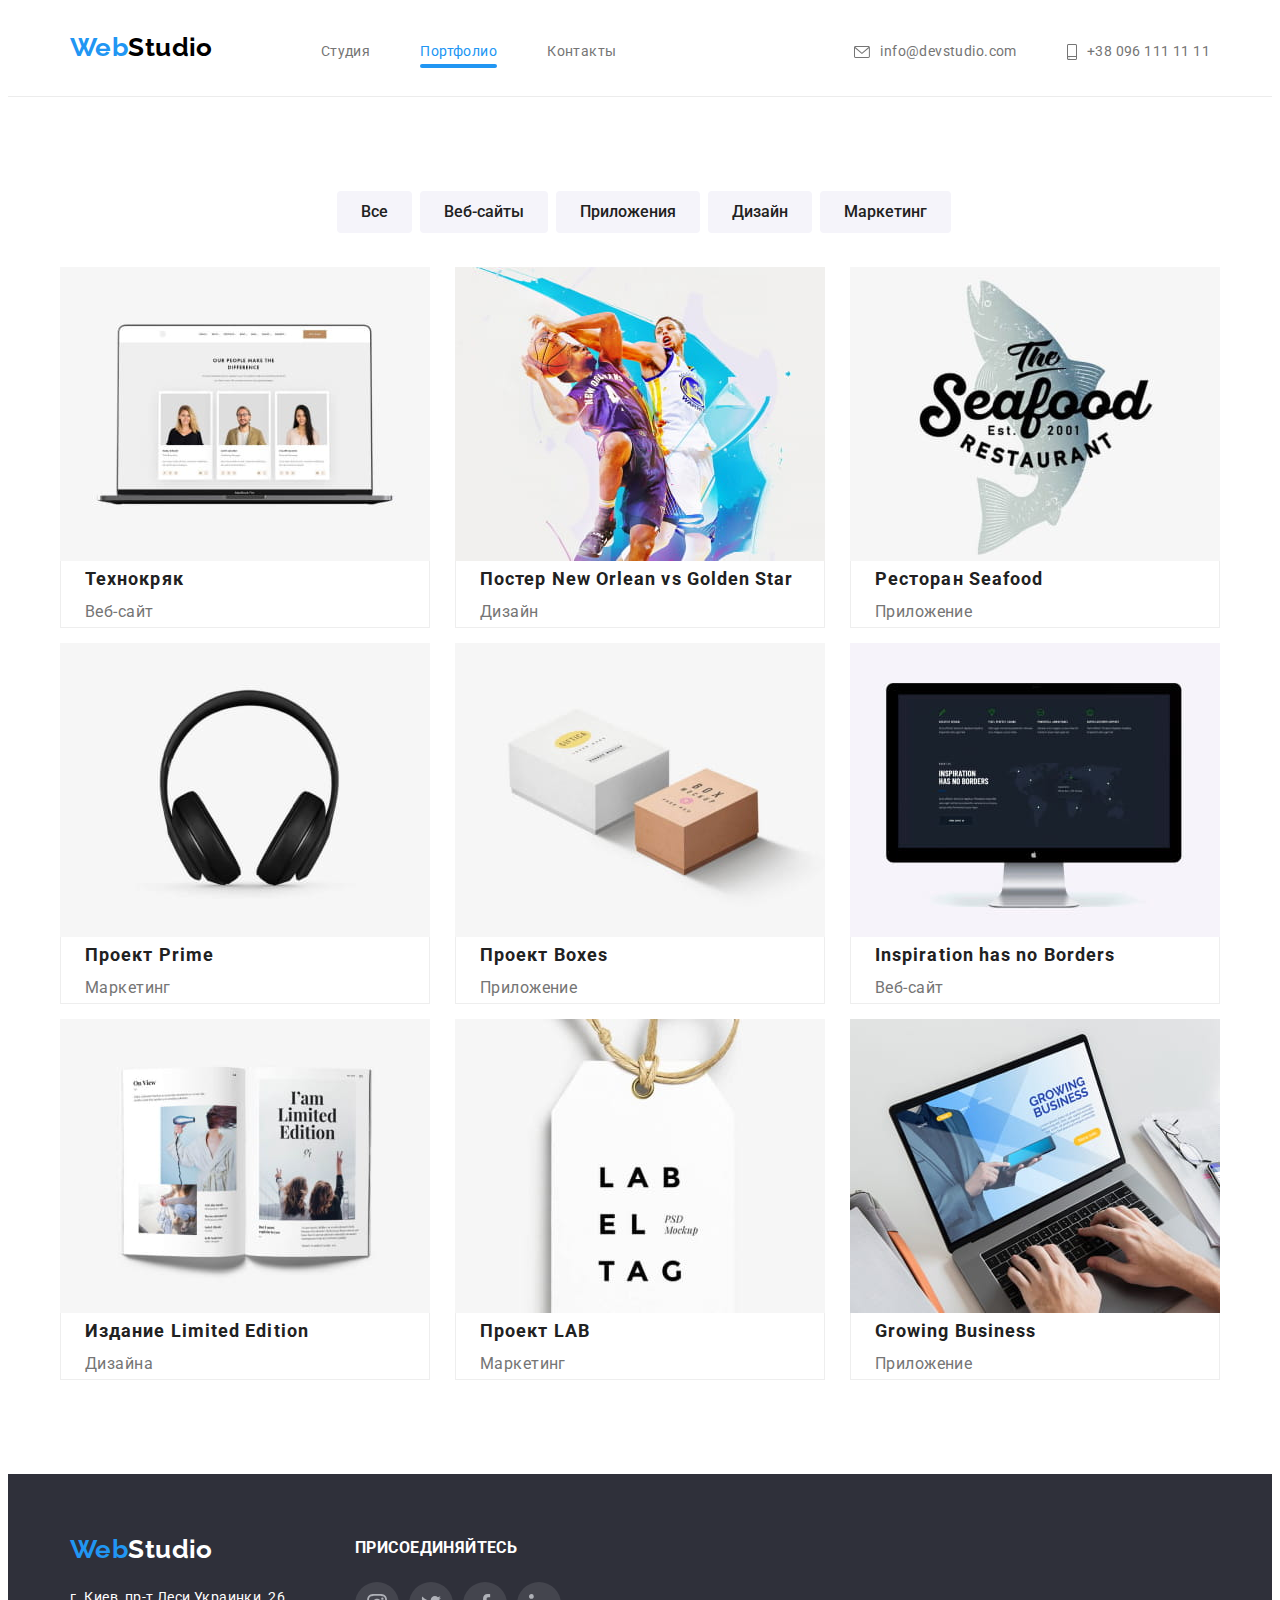
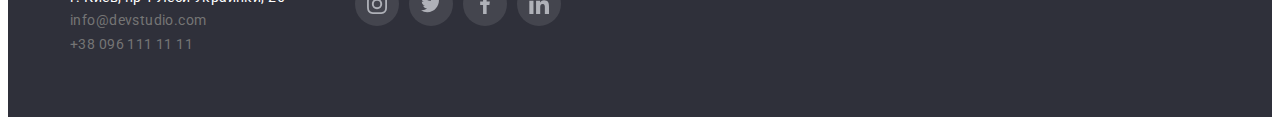
==== portfolio.html @ af528617 "Добавляет модальное окно, описание на карточках галереи без анимации" ====
<!DOCTYPE html>
<html lang="ru">
  <head>
    <meta charset="UTF-8" />
    <meta http-equiv="X-UA-Compatible" content="IE=edge" />
    <meta name="viewport" content="width=device-width, initial-scale=1.0" />
    <title>Портфолио компании WebStudio</title>
    <link rel="preconnect" href="https://fonts.gstatic.com" />
    <link
      href="https://fonts.googleapis.com/css2?family=Raleway:wght@700&family=Roboto:wght@400;500;700;900&display=swap"
      rel="stylesheet"
    />
    <link
      rel="stylesheet"
      href="https://cdnjs.cloudflare.com/ajax/libs/modern-normalize/1.0.0/modern-normalize.min.css"
      integrity="sha512-ISS7cAi1PEhQ8jnbJpJZMd29NlhNj4AWYyLOSp2CE/CsHxTCu+r+t0D2yoJudVrd0/8fTVPUVDzY5Tvli75u/g=="
      crossorigin="anonymous"
    />
    <link rel="stylesheet" href="./css/styles.css" />
  </head>
  <body>
    <!-- Нэдер -->
    <header class="page-header">
      <div class="container header-pos">
        <!-- Главная навигация -->
        <nav class="main-nav">
          <!-- Лого в хэдере -->
          <a class="link logo" href="./">
            <span class="logo-left">Web</span
            ><span class="logo-right-header">Studio</span>
          </a>

          <ul class="list main-nav">
            <li class="nav-item">
              <a class="link" href="./">Студия</a>
            </li>
            <li class="nav-item">
              <a class="link current" href="./portfolio.html">Портфолио</a>
            </li>
            <li class="nav-item"><a class="link" href="">Контакты</a></li>
          </ul>
        </nav>
        <!-- Контакты -->
        <ul class="list header-contacts-list">
          <li class="contacts-item">
            <a class="link contacts-link" href="mailto:info@devstudio.com">
              <svg class="icon" width="16px" height="12px">
                <use href="./images/sprite.svg#icon-envelope"></use>
              </svg>
              info@devstudio.com
            </a>
          </li>
          <li class="contacts-item">
            <a class="link contacts-link" href="tel:+380961111111">
              <svg class="icon" width="10px" height="16px">
                <use href="./images/sprite.svg#icon-smartphone"></use>
              </svg>
              +38 096 111 11 11
            </a>
          </li>
        </ul>
      </div>
    </header>

    <main>
      <!-- Фильтр галереи работ-->
      <div class="container">
        <ul class="list btn-collection">
          <li><button class="button" type="button">Все</button></li>
          <li><button class="button" type="button">Веб-сайты</button></li>
          <li><button class="button" type="button">Приложения</button></li>
          <li><button class="button" type="button">Дизайн</button></li>
          <li><button class="button" type="button">Маркетинг</button></li>
        </ul>
      </div>

      <!-- Галерея робот -->
      <div class="container">
        <ul class="list galery-list">
          <li class="galery-item">
            <div class="galery-item-description">
              <p>
                Технокряк это современная площадка распространения коронавируса.
                Компании используют эту платформу для цифрового шпионажа и атак
                на защищённые сервера конкурентов.
              </p>
            </div>
            <a class="link galery-link" href="">
              <img
                src="./images/portfolio/img.jpg"
                width="370"
                alt="Пример сайта Технокряк"
              />
              <div class="frame-portfolio-card">
                <p class="caption-card">Технокряк</p>
                <p class="desc-card">Веб-сайт</p>
              </div>
            </a>
          </li>
          <li class="galery-item">
            <div class="galery-item-description">
              <p>
                Технокряк это современная площадка распространения коронавируса.
                Компании используют эту платформу для цифрового шпионажа и атак
                на защищённые сервера конкурентов.
              </p>
            </div>
            <a class="link galery-link" href="">
              <img
                src="./images/portfolio/img-1.jpg"
                width="370"
                alt="Пример дизайна постера New Orlean vs Golden Star"
              />
              <div class="frame-portfolio-card">
                <p class="caption-card">Постер New Orlean vs Golden Star</p>
                <p class="desc-card">Дизайн</p>
              </div>
            </a>
          </li>
          <li class="galery-item">
            <div class="galery-item-description">
              <p>
                Технокряк это современная площадка распространения коронавируса.
                Компании используют эту платформу для цифрового шпионажа и атак
                на защищённые сервера конкурентов.
              </p>
            </div>
            <a class="link galery-link" href="">
              <img
                src="./images/portfolio/img-2.jpg"
                width="370"
                alt="Пример приложения Ресторан Seafood"
              />
              <div class="frame-portfolio-card">
                <p class="caption-card">Ресторан Seafood</p>
                <p class="desc-card">Приложение</p>
              </div>
            </a>
          </li>
          <li class="galery-item">
            <div class="galery-item-description">
              <p>
                Технокряк это современная площадка распространения коронавируса.
                Компании используют эту платформу для цифрового шпионажа и атак
                на защищённые сервера конкурентов.
              </p>
            </div>
            <a class="link galery-link" href="">
              <img
                src="./images/portfolio/img-3.jpg"
                width="370"
                alt="Пример маркетинг проекта Prime"
              />
              <div class="frame-portfolio-card">
                <p class="caption-card">Проект Prime</p>
                <p class="desc-card">Маркетинг</p>
              </div>
            </a>
          </li>
          <li class="galery-item">
            <div class="galery-item-description">
              <p>
                Технокряк это современная площадка распространения коронавируса.
                Компании используют эту платформу для цифрового шпионажа и атак
                на защищённые сервера конкурентов.
              </p>
            </div>
            <a class="link galery-link" href="">
              <img
                src="./images/portfolio/img-4.jpg"
                width="370"
                alt="Пример приложения Boxes"
              />
              <div class="frame-portfolio-card">
                <p class="caption-card">Проект Boxes</p>
                <p class="desc-card">Приложение</p>
              </div>
            </a>
          </li>
          <li class="galery-item">
            <div class="galery-item-description">
              <p>
                Технокряк это современная площадка распространения коронавируса.
                Компании используют эту платформу для цифрового шпионажа и атак
                на защищённые сервера конкурентов.
              </p>
            </div>
            <a class="link galery-link" href="">
              <img
                src="./images/portfolio/img-5.jpg"
                width="370"
                alt=" Пример сайта Inspiration has no Borders"
              />
              <div class="frame-portfolio-card">
                <p class="caption-card">Inspiration has no Borders</p>
                <p class="desc-card">Веб-сайт</p>
              </div>
            </a>
          </li>
          <li class="galery-item">
            <div class="galery-item-description">
              <p>
                Технокряк это современная площадка распространения коронавируса.
                Компании используют эту платформу для цифрового шпионажа и атак
                на защищённые сервера конкурентов.
              </p>
            </div>
            <a class="link galery-link" href="">
              <img
                src="./images/portfolio/img-6.jpg"
                width="370"
                alt="Пример дизайна Издание Limited Edition"
              />
              <div class="frame-portfolio-card">
                <p class="caption-card">Издание Limited Edition</p>
                <p class="desc-card">Дизайна</p>
              </div>
            </a>
          </li>
          <li class="galery-item">
            <div class="galery-item-description">
              <p>
                Технокряк это современная площадка распространения коронавируса.
                Компании используют эту платформу для цифрового шпионажа и атак
                на защищённые сервера конкурентов.
              </p>
            </div>
            <a class="link galery-link" href="">
              <img
                src="./images/portfolio/img-7.jpg"
                width="370"
                alt="Пример маркетингового проекта LAB"
              />
              <div class="frame-portfolio-card">
                <p class="caption-card">Проект LAB</p>
                <p class="desc-card">Маркетинг</p>
              </div>
            </a>
          </li>
          <li class="galery-item">
            <div class="galery-item-description">
              <p>
                Технокряк это современная площадка распространения коронавируса.
                Компании используют эту платформу для цифрового шпионажа и атак
                на защищённые сервера конкурентов.
              </p>
            </div>
            <a class="link galery-link" href="">
              <img
                src="./images/portfolio/img-8.jpg"
                width="370"
                alt="Пример приложения Growing Business"
              />
              <div class="frame-portfolio-card">
                <p class="caption-card">Growing Business</p>
                <p class="desc-card">Приложение</p>
              </div>
            </a>
          </li>
        </ul>
      </div>
    </main>

    <!-- Футер -->
    <footer class="section page-footer">
      <div class="container footer-content">
        <!-- Лого в футере -->
        <div class="footer-contacts">
          <div class="footer-logo">
            <a class="link logo" href="./">
              <span class="logo-left">Web</span
              ><span class="logo-right-footer">Studio</span>
            </a>
          </div>

          <!-- Контактные данные компании -->
          <address class="address">
            <p>г. Киев, пр-т Леси Украинки, 26</p>
            <ul class="list">
              <li>
                <a class="link" href="mailto:info@devstudio.com"
                  >info@devstudio.com</a
                >
              </li>
              <li>
                <a class="link" href="tel:+380961111111">+38 096 111 11 11</a>
              </li>
            </ul>
          </address>
        </div>

        <!-- Присоединяйтесь -->
        <div class="footer-social-icons">
          <h3 class="footer-social-title">Присоединяйтесь</h3>
          <ul class="list footer-social-icon-list">
            <li class="footer-social-icon-item">
              <a
                href=""
                class="footer-social-icon-link"
                target="_blank"
                rel="noopener noreferrer"
              >
                <svg class="icon">
                  <use href="./images/sprite.svg#icon-instagram"></use>
                </svg>
              </a>
            </li>
            <li class="footer-social-icon-item">
              <a
                href=""
                class="footer-social-icon-link"
                target="_blank"
                rel="noopener noreferrer"
              >
                <svg class="icon">
                  <use href="./images/sprite.svg#icon-twitter"></use>
                </svg>
              </a>
            </li>
            <li class="footer-social-icon-item">
              <a
                href=""
                class="footer-social-icon-link"
                target="_blank"
                rel="noopener noreferrer"
              >
                <svg class="icon">
                  <use href="./images/sprite.svg#icon-facebook"></use>
                </svg>
              </a>
            </li>
            <li class="footer-social-icon-item">
              <a
                href=""
                class="footer-social-icon-link"
                target="_blank"
                rel="noopener noreferrer"
              >
                <svg class="icon">
                  <use href="./images/sprite.svg#icon-linkedin"></use>
                </svg>
              </a>
            </li>
          </ul>
        </div>
      </div>
    </footer>
    <script src="./js/modal.js"></script>
  </body>
</html>
---- css/styles.css ----
/* font-family: 'Raleway', sans-serif;
font-family: 'Roboto', sans-serif; */

:root {
  --text-color-main: #757575;
  --title-text-color-light: #ffffff;
  --title-text-color-dark: #212121;

  --bg-color-main: #ffffff;
  --bg-color-light: #f5f4fa;
  --bg-color-dark: #2f303a;

  --logo-right-header: #000000;
  --logo-right-footer: #ffffff;
  --accent-color: #2196f3;
  --frame-color: #eeeeee;
  --border-bottom-color: #ececec;

  --icon-color-light: #afb1b8;

  --logo-font: 'Raleway', sans-serif;
  --main-font: 'Roboto', sans-serif;
}

html {
  box-sizing: border-box;
}
*,
*::after,
*::before {
  box-sizing: inherit;
}

body {
  font-family: var(--main-font);
  font-size: 14px;
  line-height: 1.71;
  letter-spacing: 0.03em;
  color: var(--text-color-main);
}

h1,
h2,
h3,
h4,
h5,
h6,
p {
  margin-top: 0;
  margin-bottom: 0;
}

img {
  display: block;
  max-width: 100%;
  height: auto;
  margin-left: auto;
  margin-right: auto;
}

/* Утилитарные классы */
.link {
  text-decoration: none;
  color: inherit;
}

.list {
  list-style: none;
  padding-left: 0;
  margin: 0;
}

.address {
  font-style: normal;
}

.container {
  width: 1170px;
  margin-left: auto;
  margin-right: auto;
}

.btn-collection {
  display: flex;
  flex-direction: row;
  justify-content: center;
  padding-top: 94px;
  padding-bottom: 34px;
}

.button {
  display: inline-block;
  margin-left: 8px;
  padding-top: 6px;
  padding-right: 22px;
  padding-bottom: 6px;
  padding-left: 22px;
  border-radius: 4px;
  border-color: transparent;

  font-family: inherit;
  font-weight: 500;
  font-size: 16px;
  line-height: 1.62;
  text-align: center;
  cursor: pointer;
  background-color: var(--bg-color-light);
  color: var(--title-text-color-dark);
}

.button:hover,
.button:focus {
  background-color: var(--accent-color);
  color: var(--title-text-color-light);
  border-color: var(--accent-color);
}

.link:hover,
.link:focus {
  color: var(--accent-color);
  cursor: pointer;
}

.logo {
  font-family: var(--logo-font);
  font-weight: 700;
  font-size: 26px;
  line-height: 1.19;
}

.logo-left {
  color: var(--accent-color);
}

.logo-right-header {
  color: var(--logo-right-header);
}

.logo-right-footer {
  color: var(--logo-right-footer);
}

/* герой */

.heroe-section {
  margin-bottom: 94px;
  padding-bottom: 200px;
  text-align: center;
}

.overlay-heroe {
  height: 600px;
  max-width: 1600px;
  margin-left: auto;
  margin-right: auto;

  background-image: linear-gradient(
      to right,
      rgba(47, 48, 58, 0.4),
      rgba(47, 48, 58, 0.4)
    ),
    url('../images/heroe-img.jpg');
  background-color: var(--bg-color-dark);

  background-position: center;
  background-repeat: no-repeat;
  background-size: cover;
}

.title-heroe {
  padding-top: 200px;
  padding-bottom: 30px;

  font-weight: 900;
  font-size: 44px;
  line-height: 1.36;
  letter-spacing: 0.06em;
  text-align: center;
  text-transform: uppercase;
  color: var(--title-text-color-light);
}

.btn-heroe {
  min-width: 200px;
  padding: 10px 32px;
  border-radius: 4px;
  border-color: transparent;

  font-weight: 700;
  font-size: 16px;
  line-height: 1.87;
  letter-spacing: 0.06em;
  color: var(--title-text-color-light);
  background-color: var(--accent-color);
}

.title-section {
  padding-bottom: 10px;
  margin-left: 15x;

  font-weight: 700;
  font-size: 14px;
  line-height: 1.14;
  text-transform: uppercase;
  color: var(--title-text-color-dark);
}

.text-section {
  font-size: 14px;
  line-height: 1.71;
}

.title-page {
  /* padding-top: 94px; */
  padding-bottom: 50px;
  font-weight: 700;
  font-size: 36px;
  line-height: 1.16;
  text-align: center;
  color: var(--title-text-color-dark);
}

.grey-bg {
  background-color: var(--bg-color-light);
  padding-top: 94px;
}

.title-card {
  padding-top: 30px;
  padding-bottom: 10px;
  font-weight: 500;
  font-size: 16px;
  line-height: 1.19;
  text-align: center;
  color: var(--title-text-color-dark);
  background-color: var(--bg-color-main);
}

.text-card {
  padding-bottom: 30px;
  font-size: 16px;
  line-height: 1.19;
  text-align: center;
  background-color: var(--bg-color-main);
}

/* Галерея портфолио */
.caption-card {
  padding-left: 24px;
  font-weight: 700;
  font-size: 18px;
  line-height: 2;
  letter-spacing: 0.06em;
  color: var(--title-text-color-dark);
}

.desc-card {
  padding-left: 24px;
  font-size: 16px;
  line-height: 1.87;
}

.page-header {
  background-color: var(--bg-color-main);
  border-bottom: 1px solid var(--border-bottom-color);
}

.header-pos {
  display: flex;
  flex-direction: row;
  justify-content: space-between;
  align-items: center;
}

.main-nav {
  display: flex;
  flex-direction: row;
  padding-left: 15px;
  align-items: center;
}

.nav-item {
  padding-left: 50px;
  padding-top: 32px;
  padding-bottom: 32px;
}

.nav-item:first-child {
  padding-left: 93px;
}

.current {
  position: relative;
  color: var(--accent-color);
}

.current::after {
  content: '';
  display: block;
  position: absolute;
  width: 100%;
  height: 4px;
  border-radius: 4px;
  background-color: var(--accent-color);
}

.header-contacts-list {
  display: inline-flex;
  flex-direction: row;
  margin-left: auto;
  padding-right: 15px;
}

.contacts-item {
  padding-left: 50px;
}

.contacts-link {
  display: flex;
  align-items: center;
}
.contacts-link .icon {
  fill: var(--text-color-main);
  margin-right: 10px;
}

.contacts-link:hover .icon,
.contacts-link:focus .icon {
  fill: var(--accent-color);
}

/* Наши ценности */
.values-list {
  display: flex;
  padding-top: 94px;
}

.values-item {
  padding-bottom: 94px;
  border-radius: 4px;
}

.values-item::before {
  content: '';
  display: inline-flex;
  box-sizing: border-box;
  justify-content: space-around;
  margin-bottom: 30px;
  margin-right: 30px;
  width: 270px;
  height: 120px;
  border-radius: 4px;

  background-repeat: no-repeat;
  background-position: center;

  background-color: #f5f5f5;
}

.antenn-icon::before {
  background-image: url(../images/antenna-icon.svg);
}

.clock-icon::before {
  background-image: url(../images/clock-icon.svg);
}

.diagram-icon::before {
  background-image: url(../images/diagram-icon.svg);
}

.astronaut-icon::before {
  background-image: url(../images/astronaut-icon.svg);
}

.values-descr {
  display: inline-flex;
  width: 270px;
  padding-right: 0;
}

/* Наша деятельность */
.activity-list {
  display: flex;
  flex-direction: row;
  justify-content: space-between;
  padding-bottom: 94px;
  padding-left: 15px;
  padding-right: 15px;
}

.activity-card {
  position: relative;
}

.label-activity-card {
  position: absolute;
  bottom: 0;
  width: 100%;

  padding-top: 27px;
  padding-right: 82px;
  padding-bottom: 27px;
  padding-left: 83px;

  font-weight: 700;
  font-size: 14px;
  line-height: 1.14;
  text-transform: uppercase;
  color: var(--title-text-color-light);
  text-align: center;
  text-transform: uppercase;

  background-color: rgba(47, 48, 58, 0.8);
  /* background-color: yellow; */
  /* color: red; */
}

/* Наша команда */
.team-card {
  box-shadow: 0px 1px 3px rgba(0, 0, 0, 0.12), 0px 1px 1px rgba(0, 0, 0, 0.14),
    0px 2px 1px rgba(0, 0, 0, 0.2);
  border: solid 1px transparent;
  border-bottom-left-radius: 4px;
  border-bottom-right-radius: 4px;
}

.page-team {
  background-color: var(--bg-color-light);
}

.team-list {
  display: flex;
  flex-direction: row;
  justify-content: space-between;
  padding-bottom: 94px;
  padding-left: 15px;
  padding-right: 15px;

  background-color: var(--bg-color-light);
}

.team-item {
  display: block;
  /* border: solid 5px red; */
  border-radius: 50px;
}

.footer {
  padding-top: 60px;
}

.page-footer {
  background-color: var(--bg-color-dark);
}

.address > p {
  color: #ffffff;
}

.footer-content {
  display: flex;
  justify-content: flex-start;
  align-items: center;
}

.footer-contacts {
  padding-left: 15px;
  padding-top: 60px;
  padding-bottom: 60px;
  background-color: var(--bg-color-dark);
}

.footer-social-icons {
  display: flex;
  flex-direction: column;
  align-items: flex-start;
  margin-left: 70px;
}

.footer-social-title {
  color: #ffffff;
  text-transform: uppercase;
  margin-bottom: 20px;
}

.footer-logo {
  margin-bottom: 20px;
}
.logo {
  margin-bottom: 10px;
}
/* Галерея работ */
.galery-list {
  display: flex;
  flex-direction: row;
  flex-wrap: wrap;
  justify-content: space-around;
  padding-bottom: 94px;
}

.galery-item {
  position: relative;
  margin-right: 15px;
  margin-top: 15px;
}

.galery-item:hover,
.galery-item:focus {
  box-shadow: 0px 1px 1px rgba(0, 0, 0, 0.12), 0px 4px 4px rgba(0, 0, 0, 0.06),
    1px 4px 6px rgba(0, 0, 0, 0.16);
}

.galery-item-description {
  position: absolute;

  width: 370px;
  height: 294px;
  padding: 63px 24px;

  color: var(--title-text-color-light);
  background-color: rgba(33, 150, 243, 0.9);

  font-size: 18px;
  line-height: 1.55;

  opacity: 0;
}

.galery-item:hover .galery-item-description {
  opacity: 1;
}
.frame-portfolio-card {
  border-left: 1px solid var(--frame-color);
  border-right: 1px solid var(--frame-color);
  border-bottom: 1px solid var(--frame-color);
}

.galery-item:nth-child(-n + 3) {
  margin-top: 0;
}

.galery-item:nth-child(3n + 3) {
  margin-right: 0;
}

.clients-title {
  padding-top: 94px;
}

.social-icon-list {
  display: flex;
  justify-content: center;
  background-color: #ffffff;
  padding-bottom: 30px;
}

.social-icon-item + .social-icon-item {
  margin-left: 10px;
}

.social-icon-list .icon {
  width: 20px;
  height: 20px;
  fill: var(--icon-color-light);
}

.social-icon-link:hover .icon,
.social-icon-link:focus .icon {
  fill: var(--title-text-color-light);
}

.social-icon-link:hover,
.social-icon-link:focus {
  background-color: var(--accent-color);
}

.social-icon-link {
  display: flex;
  justify-content: center;
  align-items: center;
  width: 44px;
  height: 44px;
  background-color: var(--bg-color-main);
  border-radius: 50%;
}

.customers-list {
  display: flex;
  flex-direction: row;
  justify-content: space-between;
  align-items: center;
  padding-bottom: 94px;
}

.company-icon-link {
  display: flex;
  justify-content: center;
  align-items: center;
  width: 170px;
  height: 90px;
  /* background-color: var(--bg-color-main); */
  border: 1px solid var(--icon-color-light);
  border-radius: 4px;
}

.company-icon-link .icon {
  fill: var(--icon-color-light);
}

.company-icon-link:hover .icon,
.company-icon-link:focus .icon {
  fill: var(--accent-color);
  border-color: var(--accent-color);
}

.company-icon-link:hover,
.company-icon-link:focus {
  border-color: var(--accent-color);
}

.footer-social-icon-list {
  display: flex;
  justify-content: center;
  background-color: inherit;
  padding-bottom: 30px;
}

.footer-social-icon-item + .footer-social-icon-item {
  margin-left: 10px;
}

.footer-social-icon-list .icon {
  width: 20px;
  height: 20px;
  fill: var(--icon-color-light);
}

.footer-social-icon-link:hover .icon,
.footer-social-icon-link:focus .icon {
  fill: var(--title-text-color-light);
}

.footer-social-icon-link:hover,
.footer-social-icon-link:focus {
  background-color: var(--accent-color);
}

.footer-social-icon-link {
  display: flex;
  justify-content: center;
  align-items: center;
  width: 44px;
  height: 44px;
  background-color: rgba(255, 255, 255, 0.1);
  border-radius: 50%;
}

/* Модальное окно заказать услугу */
.backdrop {
  /* position: relative; */
  position: fixed;
  top: 0;
  left: 0;
  width: 100%;
  height: 100%;
  background-color: rgba(0, 0, 0, 0.2);
}

.backdrop.is-hidden {
  opacity: 0;
  pointer-events: none;
}

.modal {
  position: absolute;
  /* display: block; */
  top: 50%;
  left: 50%;
  transform: translate(-50%, -50%);
  width: 528px;
  height: 581px;
  border-radius: 4px;
  background-color: #fff;
}

.btn-close-modal {
  position: absolute;
  top: 8px;
  right: 8px;
  width: 30px;
  height: 30px;

  /* background: red; */
  border: 1px solid rgba(0, 0, 0, 0.1);
  background-color: #fff;
  border-radius: 50%;
}

/* .cross {
  position: absolute;
  top: 8px;
  right: 8px;
} */
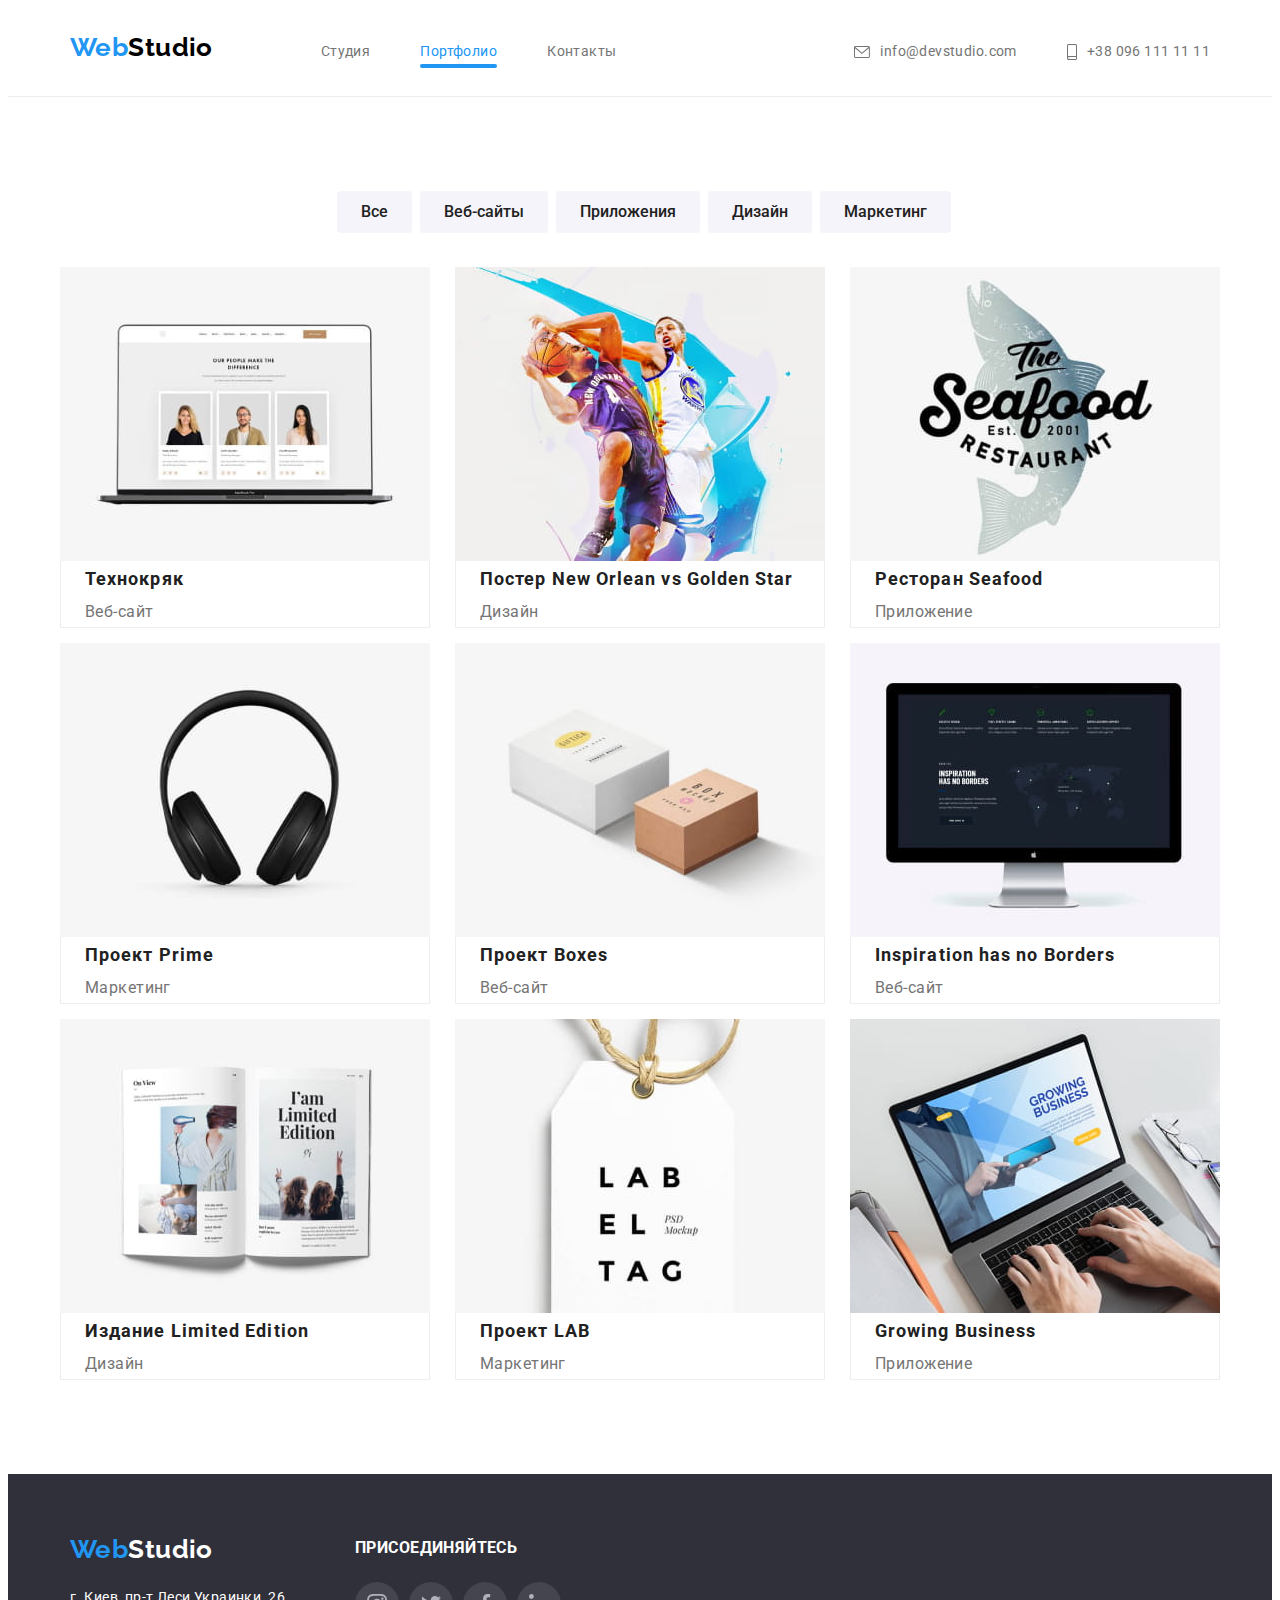
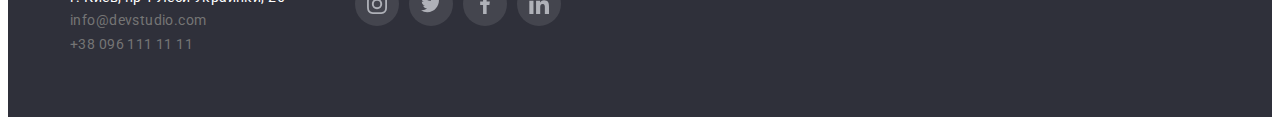
==== commit a4252d2b: "Плавные переходы и модальное окно" ====
--- a/portfolio.html
+++ b/portfolio.html
@@ -78,19 +78,21 @@
       <div class="container">
         <ul class="list galery-list">
           <li class="galery-item">
-            <div class="galery-item-description">
-              <p>
-                Технокряк это современная площадка распространения коронавируса.
-                Компании используют эту платформу для цифрового шпионажа и атак
-                на защищённые сервера конкурентов.
-              </p>
-            </div>
-            <a class="link galery-link" href="">
-              <img
-                src="./images/portfolio/img.jpg"
-                width="370"
-                alt="Пример сайта Технокряк"
-              />
+            <a class="link galery-link" href="">
+              <div class="galery-overflow">
+                <img
+                  src="./images/portfolio/img.jpg"
+                  width="370"
+                  alt="Пример сайта"
+                />
+                <div class="galery-item-description">
+                  <p>
+                    Технокряк это современная площадка распространения
+                    коронавируса. Компании используют эту платформу для
+                    цифрового шпионажа и атак на защищённые сервера конкурентов.
+                  </p>
+                </div>
+              </div>
               <div class="frame-portfolio-card">
                 <p class="caption-card">Технокряк</p>
                 <p class="desc-card">Веб-сайт</p>
@@ -98,19 +100,21 @@
             </a>
           </li>
           <li class="galery-item">
-            <div class="galery-item-description">
-              <p>
-                Технокряк это современная площадка распространения коронавируса.
-                Компании используют эту платформу для цифрового шпионажа и атак
-                на защищённые сервера конкурентов.
-              </p>
-            </div>
-            <a class="link galery-link" href="">
-              <img
-                src="./images/portfolio/img-1.jpg"
-                width="370"
-                alt="Пример дизайна постера New Orlean vs Golden Star"
-              />
+            <a class="link galery-link" href="">
+              <div class="galery-overflow">
+                <img
+                  src="./images/portfolio/img-1.jpg"
+                  width="370"
+                  alt="Пример дизайна постера"
+                />
+                <div class="galery-item-description">
+                  <p>
+                    Технокряк это современная площадка распространения
+                    коронавируса. Компании используют эту платформу для
+                    цифрового шпионажа и атак на защищённые сервера конкурентов.
+                  </p>
+                </div>
+              </div>
               <div class="frame-portfolio-card">
                 <p class="caption-card">Постер New Orlean vs Golden Star</p>
                 <p class="desc-card">Дизайн</p>
@@ -118,19 +122,21 @@
             </a>
           </li>
           <li class="galery-item">
-            <div class="galery-item-description">
-              <p>
-                Технокряк это современная площадка распространения коронавируса.
-                Компании используют эту платформу для цифрового шпионажа и атак
-                на защищённые сервера конкурентов.
-              </p>
-            </div>
-            <a class="link galery-link" href="">
-              <img
-                src="./images/portfolio/img-2.jpg"
-                width="370"
-                alt="Пример приложения Ресторан Seafood"
-              />
+            <a class="link galery-link" href="">
+              <div class="galery-overflow">
+                <img
+                  src="./images/portfolio/img-2.jpg"
+                  width="370"
+                  alt="Пример приложения"
+                />
+                <div class="galery-item-description">
+                  <p>
+                    Технокряк это современная площадка распространения
+                    коронавируса. Компании используют эту платформу для
+                    цифрового шпионажа и атак на защищённые сервера конкурентов.
+                  </p>
+                </div>
+              </div>
               <div class="frame-portfolio-card">
                 <p class="caption-card">Ресторан Seafood</p>
                 <p class="desc-card">Приложение</p>
@@ -138,19 +144,21 @@
             </a>
           </li>
           <li class="galery-item">
-            <div class="galery-item-description">
-              <p>
-                Технокряк это современная площадка распространения коронавируса.
-                Компании используют эту платформу для цифрового шпионажа и атак
-                на защищённые сервера конкурентов.
-              </p>
-            </div>
-            <a class="link galery-link" href="">
-              <img
-                src="./images/portfolio/img-3.jpg"
-                width="370"
-                alt="Пример маркетинг проекта Prime"
-              />
+            <a class="link galery-link" href="">
+              <div class="galery-overflow">
+                <img
+                  src="./images/portfolio/img-3.jpg"
+                  width="370"
+                  alt="Пример маркетинговой компании"
+                />
+                <div class="galery-item-description">
+                  <p>
+                    Технокряк это современная площадка распространения
+                    коронавируса. Компании используют эту платформу для
+                    цифрового шпионажа и атак на защищённые сервера конкурентов.
+                  </p>
+                </div>
+              </div>
               <div class="frame-portfolio-card">
                 <p class="caption-card">Проект Prime</p>
                 <p class="desc-card">Маркетинг</p>
@@ -158,39 +166,43 @@
             </a>
           </li>
           <li class="galery-item">
-            <div class="galery-item-description">
-              <p>
-                Технокряк это современная площадка распространения коронавируса.
-                Компании используют эту платформу для цифрового шпионажа и атак
-                на защищённые сервера конкурентов.
-              </p>
-            </div>
-            <a class="link galery-link" href="">
-              <img
-                src="./images/portfolio/img-4.jpg"
-                width="370"
-                alt="Пример приложения Boxes"
-              />
+            <a class="link galery-link" href="">
+              <div class="galery-overflow">
+                <img
+                  src="./images/portfolio/img-4.jpg"
+                  width="370"
+                  alt="Пример сайта"
+                />
+                <div class="galery-item-description">
+                  <p>
+                    Технокряк это современная площадка распространения
+                    коронавируса. Компании используют эту платформу для
+                    цифрового шпионажа и атак на защищённые сервера конкурентов.
+                  </p>
+                </div>
+              </div>
               <div class="frame-portfolio-card">
                 <p class="caption-card">Проект Boxes</p>
-                <p class="desc-card">Приложение</p>
-              </div>
-            </a>
-          </li>
-          <li class="galery-item">
-            <div class="galery-item-description">
-              <p>
-                Технокряк это современная площадка распространения коронавируса.
-                Компании используют эту платформу для цифрового шпионажа и атак
-                на защищённые сервера конкурентов.
-              </p>
-            </div>
-            <a class="link galery-link" href="">
-              <img
-                src="./images/portfolio/img-5.jpg"
-                width="370"
-                alt=" Пример сайта Inspiration has no Borders"
-              />
+                <p class="desc-card">Веб-сайт</p>
+              </div>
+            </a>
+          </li>
+          <li class="galery-item">
+            <a class="link galery-link" href="">
+              <div class="galery-overflow">
+                <img
+                  src="./images/portfolio/img-5.jpg"
+                  width="370"
+                  alt="Пример сайта"
+                />
+                <div class="galery-item-description">
+                  <p>
+                    Технокряк это современная площадка распространения
+                    коронавируса. Компании используют эту платформу для
+                    цифрового шпионажа и атак на защищённые сервера конкурентов.
+                  </p>
+                </div>
+              </div>
               <div class="frame-portfolio-card">
                 <p class="caption-card">Inspiration has no Borders</p>
                 <p class="desc-card">Веб-сайт</p>
@@ -198,39 +210,43 @@
             </a>
           </li>
           <li class="galery-item">
-            <div class="galery-item-description">
-              <p>
-                Технокряк это современная площадка распространения коронавируса.
-                Компании используют эту платформу для цифрового шпионажа и атак
-                на защищённые сервера конкурентов.
-              </p>
-            </div>
-            <a class="link galery-link" href="">
-              <img
-                src="./images/portfolio/img-6.jpg"
-                width="370"
-                alt="Пример дизайна Издание Limited Edition"
-              />
+            <a class="link galery-link" href="">
+              <div class="galery-overflow">
+                <img
+                  src="./images/portfolio/img-6.jpg"
+                  width="370"
+                  alt="Пример дизайна"
+                />
+                <div class="galery-item-description">
+                  <p>
+                    Технокряк это современная площадка распространения
+                    коронавируса. Компании используют эту платформу для
+                    цифрового шпионажа и атак на защищённые сервера конкурентов.
+                  </p>
+                </div>
+              </div>
               <div class="frame-portfolio-card">
                 <p class="caption-card">Издание Limited Edition</p>
-                <p class="desc-card">Дизайна</p>
-              </div>
-            </a>
-          </li>
-          <li class="galery-item">
-            <div class="galery-item-description">
-              <p>
-                Технокряк это современная площадка распространения коронавируса.
-                Компании используют эту платформу для цифрового шпионажа и атак
-                на защищённые сервера конкурентов.
-              </p>
-            </div>
-            <a class="link galery-link" href="">
-              <img
-                src="./images/portfolio/img-7.jpg"
-                width="370"
-                alt="Пример маркетингового проекта LAB"
-              />
+                <p class="desc-card">Дизайн</p>
+              </div>
+            </a>
+          </li>
+          <li class="galery-item">
+            <a class="link galery-link" href="">
+              <div class="galery-overflow">
+                <img
+                  src="./images/portfolio/img-7.jpg"
+                  width="370"
+                  alt="Пример маркетинговой компании"
+                />
+                <div class="galery-item-description">
+                  <p>
+                    Технокряк это современная площадка распространения
+                    коронавируса. Компании используют эту платформу для
+                    цифрового шпионажа и атак на защищённые сервера конкурентов.
+                  </p>
+                </div>
+              </div>
               <div class="frame-portfolio-card">
                 <p class="caption-card">Проект LAB</p>
                 <p class="desc-card">Маркетинг</p>
@@ -238,19 +254,21 @@
             </a>
           </li>
           <li class="galery-item">
-            <div class="galery-item-description">
-              <p>
-                Технокряк это современная площадка распространения коронавируса.
-                Компании используют эту платформу для цифрового шпионажа и атак
-                на защищённые сервера конкурентов.
-              </p>
-            </div>
-            <a class="link galery-link" href="">
-              <img
-                src="./images/portfolio/img-8.jpg"
-                width="370"
-                alt="Пример приложения Growing Business"
-              />
+            <a class="link galery-link" href="">
+              <div class="galery-overflow">
+                <img
+                  src="./images/portfolio/img-8.jpg"
+                  width="370"
+                  alt="Пример приложения"
+                />
+                <div class="galery-item-description">
+                  <p>
+                    Технокряк это современная площадка распространения
+                    коронавируса. Компании используют эту платформу для
+                    цифрового шпионажа и атак на защищённые сервера конкурентов.
+                  </p>
+                </div>
+              </div>
               <div class="frame-portfolio-card">
                 <p class="caption-card">Growing Business</p>
                 <p class="desc-card">Приложение</p>
--- a/css/styles.css
+++ b/css/styles.css
@@ -20,6 +20,8 @@
 
   --logo-font: 'Raleway', sans-serif;
   --main-font: 'Roboto', sans-serif;
+
+  --main-transition: 250ms, cubic-bezier(0.4, 0, 0.2, 1);
 }
 
 html {
@@ -62,6 +64,10 @@
 .link {
   text-decoration: none;
   color: inherit;
+
+  transition-property: color, background-color;
+  transition-duration: 250ms;
+  transition-timing-function: cubic-bezier(0.4, 0, 0.2, 1);
 }
 
 .list {
@@ -106,6 +112,10 @@
   cursor: pointer;
   background-color: var(--bg-color-light);
   color: var(--title-text-color-dark);
+
+  transition-property: color, background-color;
+  transition-duration: 250ms;
+  transition-timing-function: cubic-bezier(0.4, 0, 0.2, 1);
 }
 
 .button:hover,
@@ -211,7 +221,6 @@
 }
 
 .title-page {
-  /* padding-top: 94px; */
   padding-bottom: 50px;
   font-weight: 700;
   font-size: 36px;
@@ -412,8 +421,6 @@
   text-transform: uppercase;
 
   background-color: rgba(47, 48, 58, 0.8);
-  /* background-color: yellow; */
-  /* color: red; */
 }
 
 /* Наша команда */
@@ -442,7 +449,6 @@
 
 .team-item {
   display: block;
-  /* border: solid 5px red; */
   border-radius: 50px;
 }
 
@@ -503,6 +509,12 @@
   position: relative;
   margin-right: 15px;
   margin-top: 15px;
+
+  overflow: hidden;
+
+  transition-property: box-shadow;
+  transition-duration: 250ms;
+  transition-timing-function: cubic-bezier(0.4, 0, 0.2, 1);
 }
 
 .galery-item:hover,
@@ -510,9 +522,13 @@
   box-shadow: 0px 1px 1px rgba(0, 0, 0, 0.12), 0px 4px 4px rgba(0, 0, 0, 0.06),
     1px 4px 6px rgba(0, 0, 0, 0.16);
 }
-
+.galery-overflow {
+  position: relative;
+  overflow: hidden;
+}
 .galery-item-description {
   position: absolute;
+  transform: translateY(0);
 
   width: 370px;
   height: 294px;
@@ -524,11 +540,13 @@
   font-size: 18px;
   line-height: 1.55;
 
-  opacity: 0;
+  transition-duration: 250ms;
+  transition-timing-function: cubic-bezier(0.4, 0, 0.2, 1);
 }
 
 .galery-item:hover .galery-item-description {
   opacity: 1;
+  transform: translateY(-100%);
 }
 .frame-portfolio-card {
   border-left: 1px solid var(--frame-color);
@@ -563,16 +581,6 @@
   width: 20px;
   height: 20px;
   fill: var(--icon-color-light);
-}
-
-.social-icon-link:hover .icon,
-.social-icon-link:focus .icon {
-  fill: var(--title-text-color-light);
-}
-
-.social-icon-link:hover,
-.social-icon-link:focus {
-  background-color: var(--accent-color);
 }
 
 .social-icon-link {
@@ -583,6 +591,26 @@
   height: 44px;
   background-color: var(--bg-color-main);
   border-radius: 50%;
+
+  transition-property: background-color;
+  transition-duration: 250ms;
+  transition-timing-function: cubic-bezier(0.4, 0, 0.2, 1);
+}
+
+.social-icon-link .icon {
+  transition-property: fill;
+  transition-duration: 250ms;
+  transition-timing-function: cubic-bezier(0.4, 0, 0.2, 1);
+}
+
+.social-icon-link:hover .icon,
+.social-icon-link:focus .icon {
+  fill: var(--title-text-color-light);
+}
+
+.social-icon-link:hover,
+.social-icon-link:focus {
+  background-color: var(--accent-color);
 }
 
 .customers-list {
@@ -599,13 +627,21 @@
   align-items: center;
   width: 170px;
   height: 90px;
-  /* background-color: var(--bg-color-main); */
+
   border: 1px solid var(--icon-color-light);
   border-radius: 4px;
+
+  transition-property: border-color;
+  transition-duration: 250ms;
+  transition-timing-function: cubic-bezier(0.4, 0, 0.2, 1);
 }
 
 .company-icon-link .icon {
   fill: var(--icon-color-light);
+
+  transition-property: fill;
+  transition-duration: 250ms;
+  transition-timing-function: cubic-bezier(0.4, 0, 0.2, 1);
 }
 
 .company-icon-link:hover .icon,
@@ -634,16 +670,6 @@
   width: 20px;
   height: 20px;
   fill: var(--icon-color-light);
-}
-
-.footer-social-icon-link:hover .icon,
-.footer-social-icon-link:focus .icon {
-  fill: var(--title-text-color-light);
-}
-
-.footer-social-icon-link:hover,
-.footer-social-icon-link:focus {
-  background-color: var(--accent-color);
 }
 
 .footer-social-icon-link {
@@ -654,27 +680,55 @@
   height: 44px;
   background-color: rgba(255, 255, 255, 0.1);
   border-radius: 50%;
+
+  transition-property: background-color;
+  transition-duration: 250ms;
+  transition-timing-function: cubic-bezier(0.4, 0, 0.2, 1);
+}
+
+.footer-social-icon-link .icon {
+  transition-property: fill;
+  transition-duration: 250ms;
+  transition-timing-function: cubic-bezier(0.4, 0, 0.2, 1);
+}
+
+.footer-social-icon-link:hover .icon,
+.footer-social-icon-link:focus .icon {
+  fill: var(--title-text-color-light);
+}
+
+.footer-social-icon-link:hover,
+.footer-social-icon-link:focus {
+  background-color: var(--accent-color);
 }
 
 /* Модальное окно заказать услугу */
 .backdrop {
-  /* position: relative; */
   position: fixed;
   top: 0;
   left: 0;
   width: 100%;
   height: 100%;
   background-color: rgba(0, 0, 0, 0.2);
+  opacity: 1;
+
+  transition-property: opacity;
+  transition-duration: 250ms;
+  transition-timing-function: cubic-bezier(0.4, 0, 0.2, 1);
 }
 
 .backdrop.is-hidden {
   opacity: 0;
+  visibility: hidden;
   pointer-events: none;
+}
+
+.backdrop.is-hidden .modal {
+  transform: translate(-50%, -50%) scale(0.1);
 }
 
 .modal {
   position: absolute;
-  /* display: block; */
   top: 50%;
   left: 50%;
   transform: translate(-50%, -50%);
@@ -682,6 +736,12 @@
   height: 581px;
   border-radius: 4px;
   background-color: #fff;
+  box-shadow: 0px 1px 3px rgba(0, 0, 0, 0.12), 0px 1px 1px rgba(0, 0, 0, 0.14),
+    0px 2px 1px rgba(0, 0, 0, 0.2);
+
+  transform: translate(-50%, -50%) scale(1);
+
+  transition: transform 250ms cubic-bezier(0.4, 0, 0.2, 1);
 }
 
 .btn-close-modal {
@@ -691,14 +751,7 @@
   width: 30px;
   height: 30px;
 
-  /* background: red; */
   border: 1px solid rgba(0, 0, 0, 0.1);
   background-color: #fff;
   border-radius: 50%;
 }
-
-/* .cross {
-  position: absolute;
-  top: 8px;
-  right: 8px;
-} */
